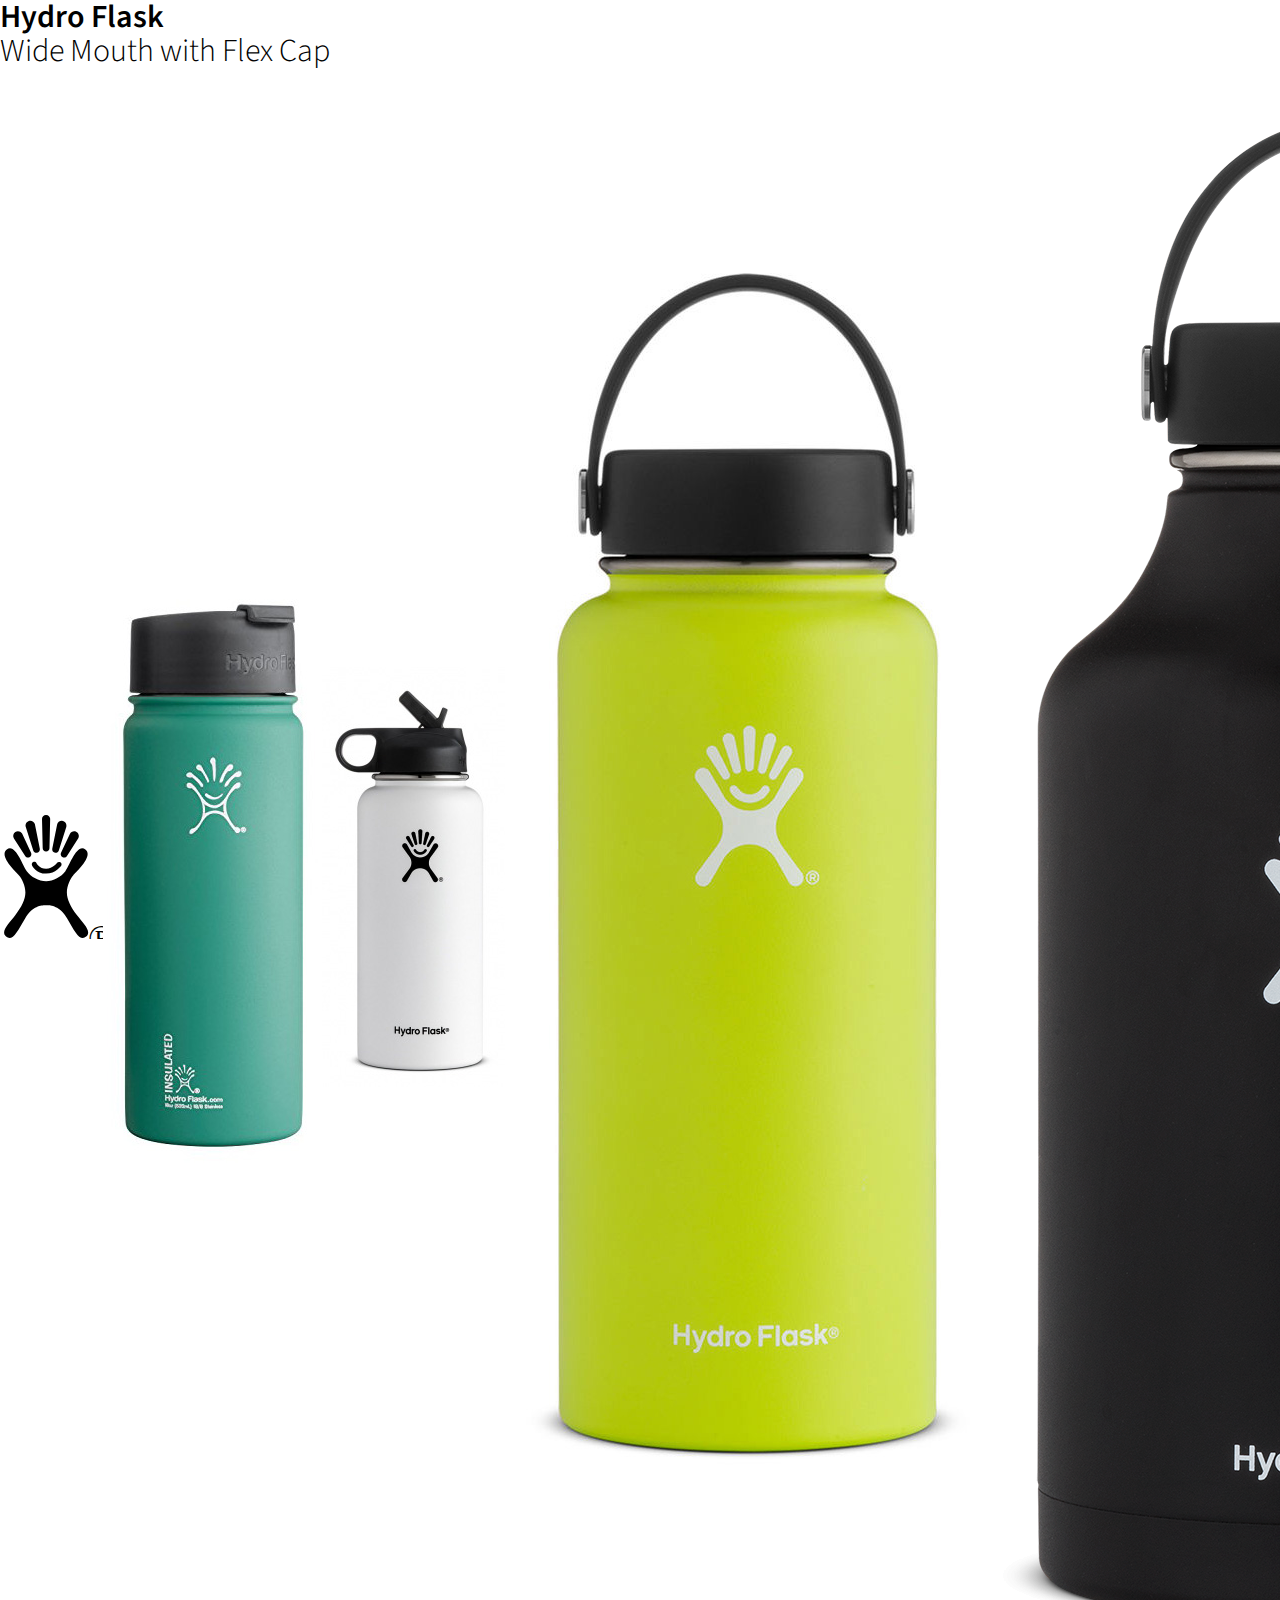
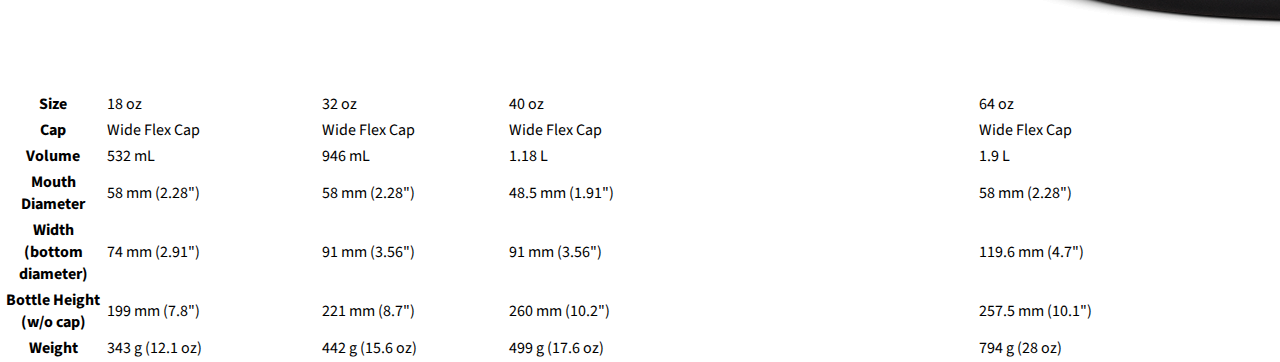
==== index.html @ 7ed52e41 "Created table, added Google Fonts, and started on title" ====
<!DOCTYPE html>
<html>
<head>
  
  <meta charset="UTF-8">
  <meta name="viewport" content="width=device-width, initial-scale=1">

  <title>Matt works at Hydro Flask now</title>

  <link rel="stylesheet" href="css/style.css">
  <link href="https://fonts.googleapis.com/css?family=Source+Sans+Pro:300,400,600,700" rel="stylesheet">
  
</head>
<body>

  <section>
 
    <h1>Hydro Flask</h1>
    <h2>Wide Mouth with Flex Cap</h2>

    <table>
      <tr>
        <td><img src="images/logo.svg" width="100"></td>
        <td><img src="images/green.jpg"></td>
        <td><img src="images/white.jpg"></td>
        <td><img src="images/LimeGreen.jpg"></td>
        <td><img src="images/black.png"></td>
      </tr>
      <tr>
        <th>Size</th>
        <td>18 oz</td>
        <td>32 oz</td>
        <td>40 oz</td>
        <td>64 oz</td>
      </tr>
      <tr>
        <th>Cap</th>
        <td>Wide Flex Cap</td>
        <td>Wide Flex Cap</td>
        <td>Wide Flex Cap</td>
        <td>Wide Flex Cap</td>
      </tr>
      <tr>
        <th>Volume</th>
        <td>532 mL</td>
        <td>946 mL</td>
        <td>1.18 L</td>
        <td>1.9 L</td>
      </tr>
      <tr>
        <th>Mouth Diameter</th>
        <td>58 mm (2.28")</td>
        <td>58 mm (2.28")</td>
        <td>48.5 mm (1.91")</td>
        <td>58 mm (2.28")</td>
      </tr>
      <tr>
        <th>Width <span>(bottom diameter)</span></th>
        <td>74 mm (2.91")</td>
        <td>91 mm (3.56")</td>
        <td>91 mm (3.56")</td>
        <td>119.6 mm (4.7")</td>
      </tr>
      <tr>
        <th>Bottle Height <span>(w/o cap)</span></th>
        <td>199 mm (7.8")</td>
        <td>221 mm (8.7")</td>
        <td>260 mm (10.2")</td>
        <td>257.5 mm (10.1")</td>
      </tr>
      <tr>
        <th>Weight</th>
        <td>343 g (12.1 oz)</td>
        <td>442 g (15.6 oz)</td>
        <td>499 g (17.6 oz)</td>
        <td>794 g (28 oz)</td>
      </tr>
    </table>
  
  </section>
  
</body>
</html>
---- css/style.css ----
/* CSS Stylesheet */
/* line 3, /Users/mbower01/Desktop/lab-5-mbower01/css/style.scss */
html, body {
  height: 100%;
  margin: 0;
  font-family: "Source Sans Pro", Helvetica, sans-serif;
  font-size: 100%; }

/* line 10, /Users/mbower01/Desktop/lab-5-mbower01/css/style.scss */
h1 {
  font-weight: 600;
  font-size: 2em;
  line-height: 1.1em;
  padding: 0;
  margin: 0; }

/* line 17, /Users/mbower01/Desktop/lab-5-mbower01/css/style.scss */
h2 {
  font-weight: 300;
  font-size: 2em;
  line-height: 1em;
  padding: 0;
  margin: 0; }

/*# sourceMappingURL=style.css.map */
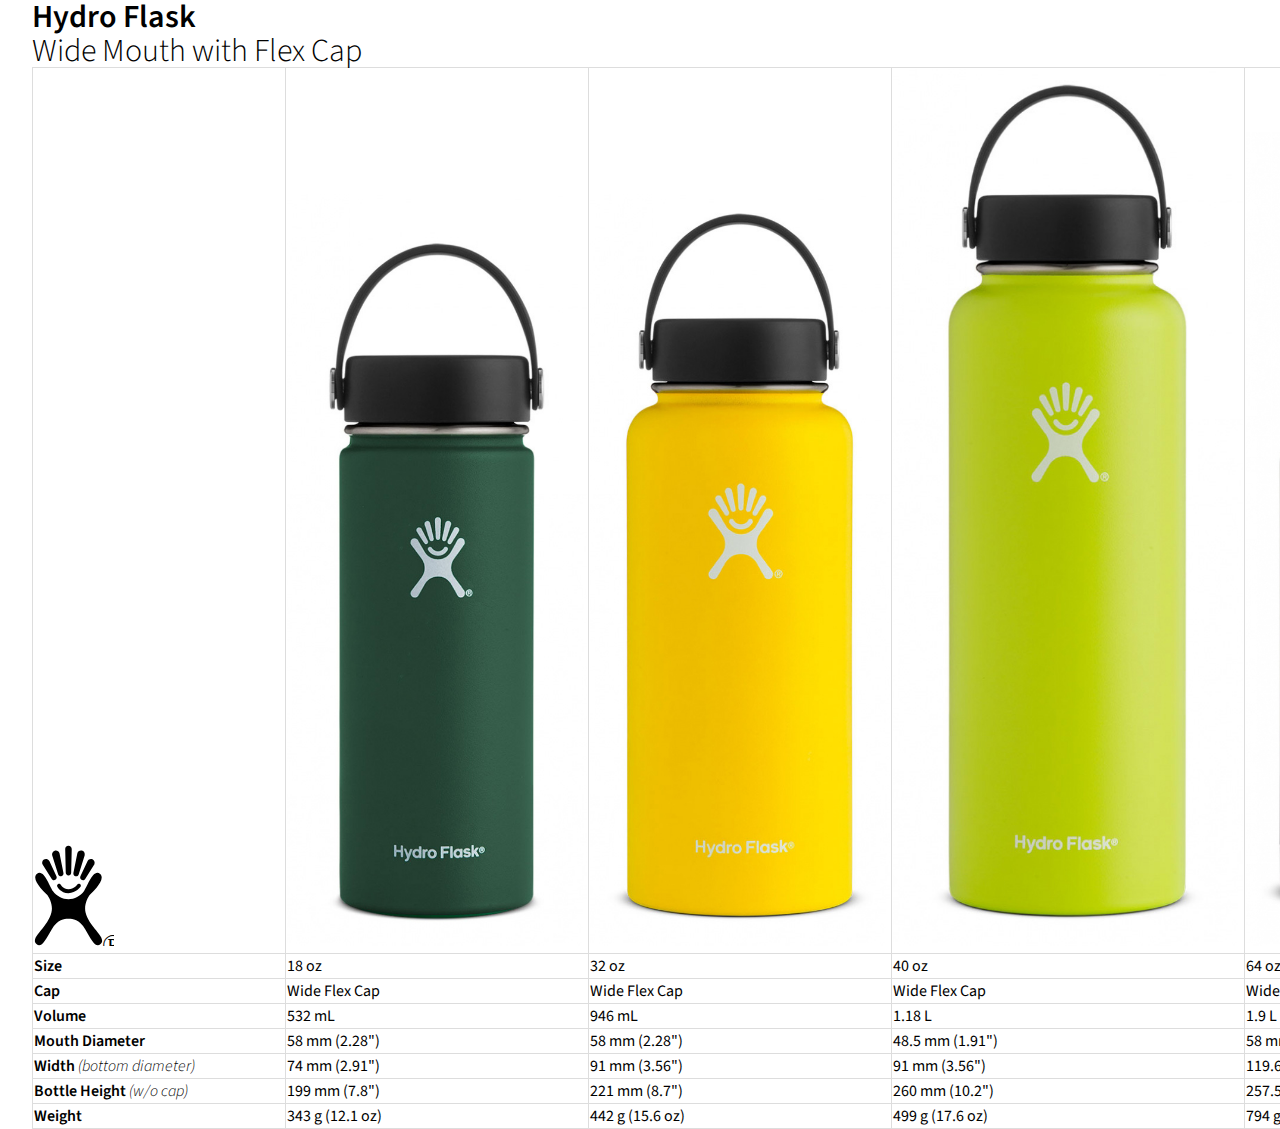
==== commit dabbf137: "Changed out images and added table styling" ====
--- a/index.html
+++ b/index.html
@@ -8,7 +8,7 @@
   <title>Matt works at Hydro Flask now</title>
 
   <link rel="stylesheet" href="css/style.css">
-  <link href="https://fonts.googleapis.com/css?family=Source+Sans+Pro:300,400,600,700" rel="stylesheet">
+  <link href="https://fonts.googleapis.com/css?family=Source+Sans+Pro:300,300i,400,600" rel="stylesheet">
   
 </head>
 <body>
@@ -19,12 +19,12 @@
     <h2>Wide Mouth with Flex Cap</h2>
 
     <table>
-      <tr>
-        <td><img src="images/logo.svg" width="100"></td>
-        <td><img src="images/green.jpg"></td>
-        <td><img src="images/white.jpg"></td>
-        <td><img src="images/LimeGreen.jpg"></td>
-        <td><img src="images/black.png"></td>
+      <tr class="nostyle">
+        <td><img src="images/logo.svg" width="80"></td>
+        <td><img class="hfimg" width="300" src="images/18oz.jpg"></td>
+        <td><img class="hfimg" width="300" src="images/32oz.jpg"></td>
+        <td><img class="hfimg" width="350" src="images/40oz.jpg"></td>
+        <td><img class="hfimg" width="370" src="images/64oz.jpg"></td>
       </tr>
       <tr>
         <th>Size</th>
--- a/css/style.css
+++ b/css/style.css
@@ -1,12 +1,18 @@
 /* CSS Stylesheet */
-/* line 3, /Users/mbower01/Desktop/lab-5-mbower01/css/style.scss */
+/* line 5, /Users/mbower01/Desktop/lab-5-mbower01/css/style.scss */
 html, body {
   height: 100%;
   margin: 0;
   font-family: "Source Sans Pro", Helvetica, sans-serif;
   font-size: 100%; }
 
-/* line 10, /Users/mbower01/Desktop/lab-5-mbower01/css/style.scss */
+/* line 12, /Users/mbower01/Desktop/lab-5-mbower01/css/style.scss */
+section {
+  width: 95%;
+  margin-left: auto;
+  margin-right: auto; }
+
+/* line 18, /Users/mbower01/Desktop/lab-5-mbower01/css/style.scss */
 h1 {
   font-weight: 600;
   font-size: 2em;
@@ -14,7 +20,7 @@
   padding: 0;
   margin: 0; }
 
-/* line 17, /Users/mbower01/Desktop/lab-5-mbower01/css/style.scss */
+/* line 25, /Users/mbower01/Desktop/lab-5-mbower01/css/style.scss */
 h2 {
   font-weight: 300;
   font-size: 2em;
@@ -22,4 +28,28 @@
   padding: 0;
   margin: 0; }
 
+/* line 33, /Users/mbower01/Desktop/lab-5-mbower01/css/style.scss */
+table {
+  border-collapse: collapse;
+  border: solid 1px #ddd; }
+  /* line 36, /Users/mbower01/Desktop/lab-5-mbower01/css/style.scss */
+  table th {
+    border: solid 1px #ddd;
+    text-align: left;
+    font-weight: 600; }
+    /* line 40, /Users/mbower01/Desktop/lab-5-mbower01/css/style.scss */
+    table th span {
+      font-weight: 300;
+      font-style: italic; }
+  /* line 45, /Users/mbower01/Desktop/lab-5-mbower01/css/style.scss */
+  table td {
+    border: solid 1px #ddd;
+    vertical-align: bottom; }
+  /* line 49, /Users/mbower01/Desktop/lab-5-mbower01/css/style.scss */
+  table tr td:first-child, table tr th:first-child {
+    min-width: 250px; }
+  /* line 52, /Users/mbower01/Desktop/lab-5-mbower01/css/style.scss */
+  table .nostyle {
+    border: none; }
+
 /*# sourceMappingURL=style.css.map */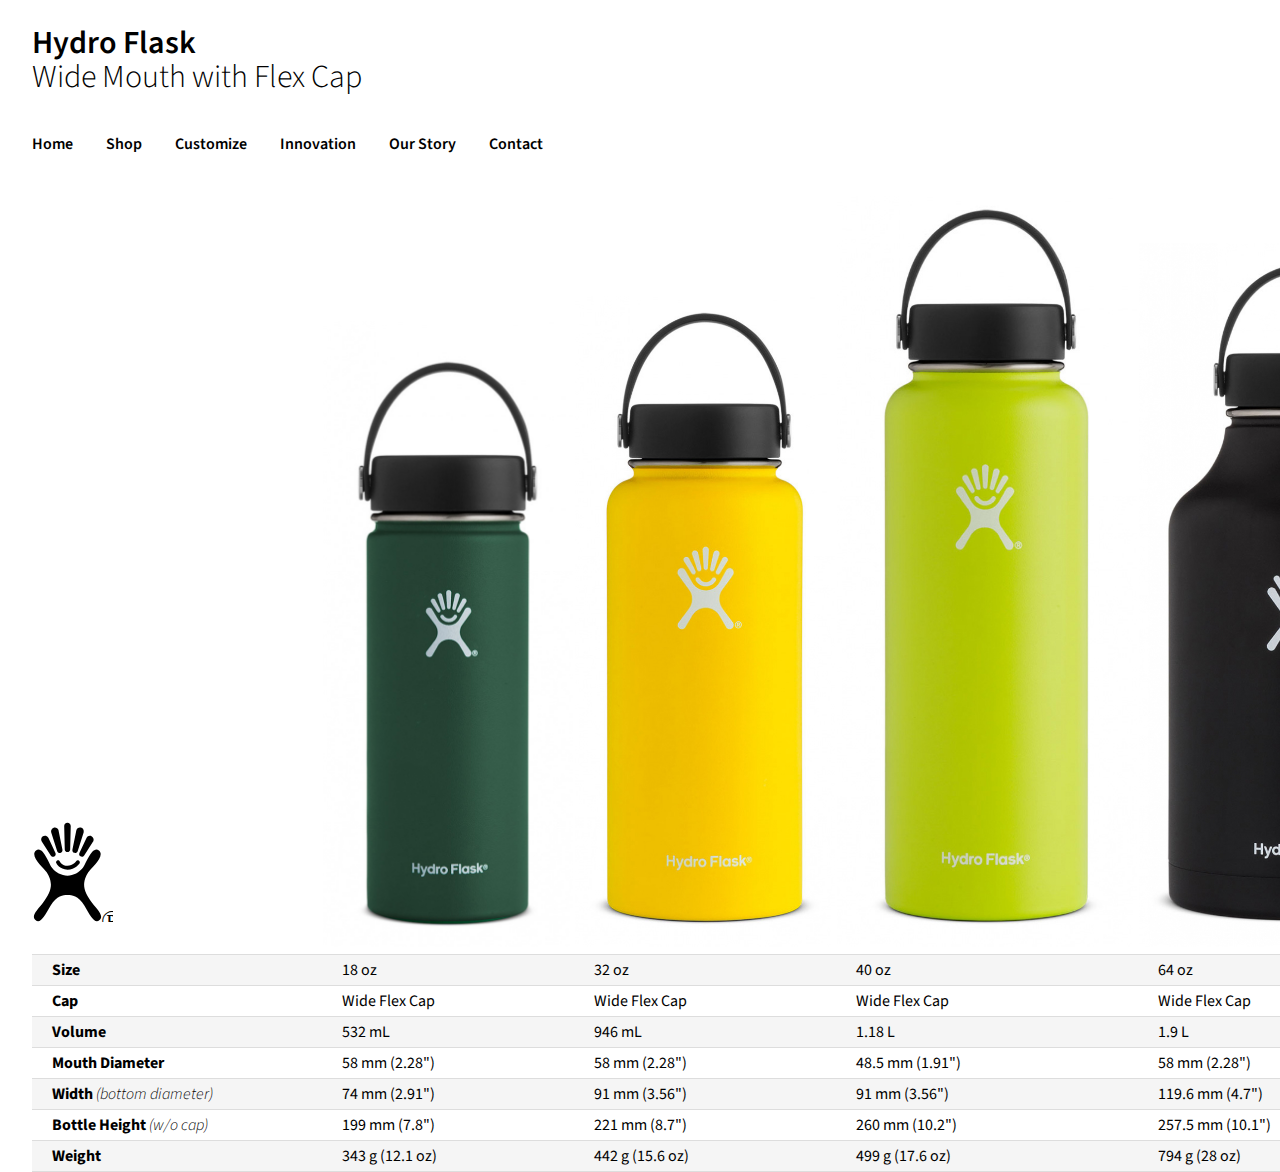
==== commit 40c072c3: "Added some comments" ====
--- a/index.html
+++ b/index.html
@@ -2,29 +2,45 @@
 <html>
 <head>
   
+  <!-- Responsive stuff I don't need for this lab -->
   <meta charset="UTF-8">
   <meta name="viewport" content="width=device-width, initial-scale=1">
 
   <title>Matt works at Hydro Flask now</title>
 
-  <link rel="stylesheet" href="css/style.css">
+  <!-- Link to CSS and fonts -->
+  <link rel="stylesheet" href="css/style.css"> 
   <link href="https://fonts.googleapis.com/css?family=Source+Sans+Pro:300,300i,400,600" rel="stylesheet">
   
 </head>
 <body>
 
+  <!-- Section containing everything -->
   <section>
  
     <h1>Hydro Flask</h1>
     <h2>Wide Mouth with Flex Cap</h2>
+    
+    <!-- Navigation using an unordered list -->
+    <nav>
+      <ul>
+        <li><a href="#">Home</a></li>
+        <li><a href="#">Shop</a></li>
+        <li><a href="#">Customize</a></li>
+        <li><a href="#">Innovation</a></li>
+        <li><a href="#">Our Story</a></li>
+        <li><a href="#">Contact</a></li>
+      </ul>
+    </nav>
 
+    <!-- Beginning of the table -->
     <table>
       <tr class="nostyle">
-        <td><img src="images/logo.svg" width="80"></td>
-        <td><img class="hfimg" width="300" src="images/18oz.jpg"></td>
-        <td><img class="hfimg" width="300" src="images/32oz.jpg"></td>
-        <td><img class="hfimg" width="350" src="images/40oz.jpg"></td>
-        <td><img class="hfimg" width="370" src="images/64oz.jpg"></td>
+        <td><img class="hflogo" src="images/logo.svg"></td>
+        <td><img class="hfimg" width="250" src="images/18oz.jpg"></td>
+        <td><img class="hfimg" width="260" src="images/32oz.jpg"></td>
+        <td><img class="hfimg" width="300" src="images/40oz.jpg"></td>
+        <td><img class="hfimg" width="320" src="images/64oz.jpg"></td>
       </tr>
       <tr>
         <th>Size</th>
@@ -75,9 +91,9 @@
         <td>499 g (17.6 oz)</td>
         <td>794 g (28 oz)</td>
       </tr>
-    </table>
+    </table> <!-- End table -->
   
-  </section>
+  </section> <!-- End section -->
   
 </body>
 </html>--- a/css/style.css
+++ b/css/style.css
@@ -1,4 +1,5 @@
-/* CSS Stylesheet */
+@charset "UTF-8";
+/* CSS Stylesheet – Compiled from SCSS */
 /* line 5, /Users/mbower01/Desktop/lab-5-mbower01/css/style.scss */
 html, body {
   height: 100%;
@@ -8,11 +9,27 @@
 
 /* line 12, /Users/mbower01/Desktop/lab-5-mbower01/css/style.scss */
 section {
+  padding-top: 2vw;
   width: 95%;
   margin-left: auto;
   margin-right: auto; }
 
-/* line 18, /Users/mbower01/Desktop/lab-5-mbower01/css/style.scss */
+/* line 19, /Users/mbower01/Desktop/lab-5-mbower01/css/style.scss */
+nav {
+  margin: 0;
+  padding: 0; }
+  /* line 22, /Users/mbower01/Desktop/lab-5-mbower01/css/style.scss */
+  nav ul {
+    list-style-type: none;
+    padding: 40px 0;
+    margin: 0;
+    margin-left: -15px; }
+    /* line 27, /Users/mbower01/Desktop/lab-5-mbower01/css/style.scss */
+    nav ul li {
+      display: inline;
+      padding: 15px; }
+
+/* line 34, /Users/mbower01/Desktop/lab-5-mbower01/css/style.scss */
 h1 {
   font-weight: 600;
   font-size: 2em;
@@ -20,7 +37,7 @@
   padding: 0;
   margin: 0; }
 
-/* line 25, /Users/mbower01/Desktop/lab-5-mbower01/css/style.scss */
+/* line 41, /Users/mbower01/Desktop/lab-5-mbower01/css/style.scss */
 h2 {
   font-weight: 300;
   font-size: 2em;
@@ -28,28 +45,46 @@
   padding: 0;
   margin: 0; }
 
-/* line 33, /Users/mbower01/Desktop/lab-5-mbower01/css/style.scss */
+/* line 48, /Users/mbower01/Desktop/lab-5-mbower01/css/style.scss */
+a {
+  color: #000;
+  font-weight: 600;
+  text-decoration: none;
+  cursor: pointer;
+  transition: all 300ms ease; }
+  /* line 54, /Users/mbower01/Desktop/lab-5-mbower01/css/style.scss */
+  a:hover {
+    color: #777; }
+
+/* line 59, /Users/mbower01/Desktop/lab-5-mbower01/css/style.scss */
+.hflogo {
+  width: 80px;
+  padding-bottom: 25px; }
+
+/* line 64, /Users/mbower01/Desktop/lab-5-mbower01/css/style.scss */
 table {
-  border-collapse: collapse;
-  border: solid 1px #ddd; }
-  /* line 36, /Users/mbower01/Desktop/lab-5-mbower01/css/style.scss */
-  table th {
-    border: solid 1px #ddd;
-    text-align: left;
-    font-weight: 600; }
-    /* line 40, /Users/mbower01/Desktop/lab-5-mbower01/css/style.scss */
-    table th span {
+  border-collapse: collapse; }
+  /* line 66, /Users/mbower01/Desktop/lab-5-mbower01/css/style.scss */
+  table th, table td {
+    border-bottom: solid 1px #ddd;
+    /* ATTENTION!! Border intentionally does not have border sides, because I think this looks better */
+    vertical-align: bottom;
+    text-align: left; }
+    /* line 70, /Users/mbower01/Desktop/lab-5-mbower01/css/style.scss */
+    table th span, table td span {
       font-weight: 300;
       font-style: italic; }
-  /* line 45, /Users/mbower01/Desktop/lab-5-mbower01/css/style.scss */
-  table td {
-    border: solid 1px #ddd;
-    vertical-align: bottom; }
-  /* line 49, /Users/mbower01/Desktop/lab-5-mbower01/css/style.scss */
+  /* line 75, /Users/mbower01/Desktop/lab-5-mbower01/css/style.scss */
+  table tr:nth-child(even) {
+    background-color: #f5f5f5; }
+  /* line 79, /Users/mbower01/Desktop/lab-5-mbower01/css/style.scss */
+  table tr:not(.nostyle) td, table tr:not(.nostyle) th {
+    padding: 4px 20px;
+    width: 200px;
+    margin-left: auto;
+    margin-right: auto; }
+  /* line 86, /Users/mbower01/Desktop/lab-5-mbower01/css/style.scss */
   table tr td:first-child, table tr th:first-child {
     min-width: 250px; }
-  /* line 52, /Users/mbower01/Desktop/lab-5-mbower01/css/style.scss */
-  table .nostyle {
-    border: none; }
 
 /*# sourceMappingURL=style.css.map */